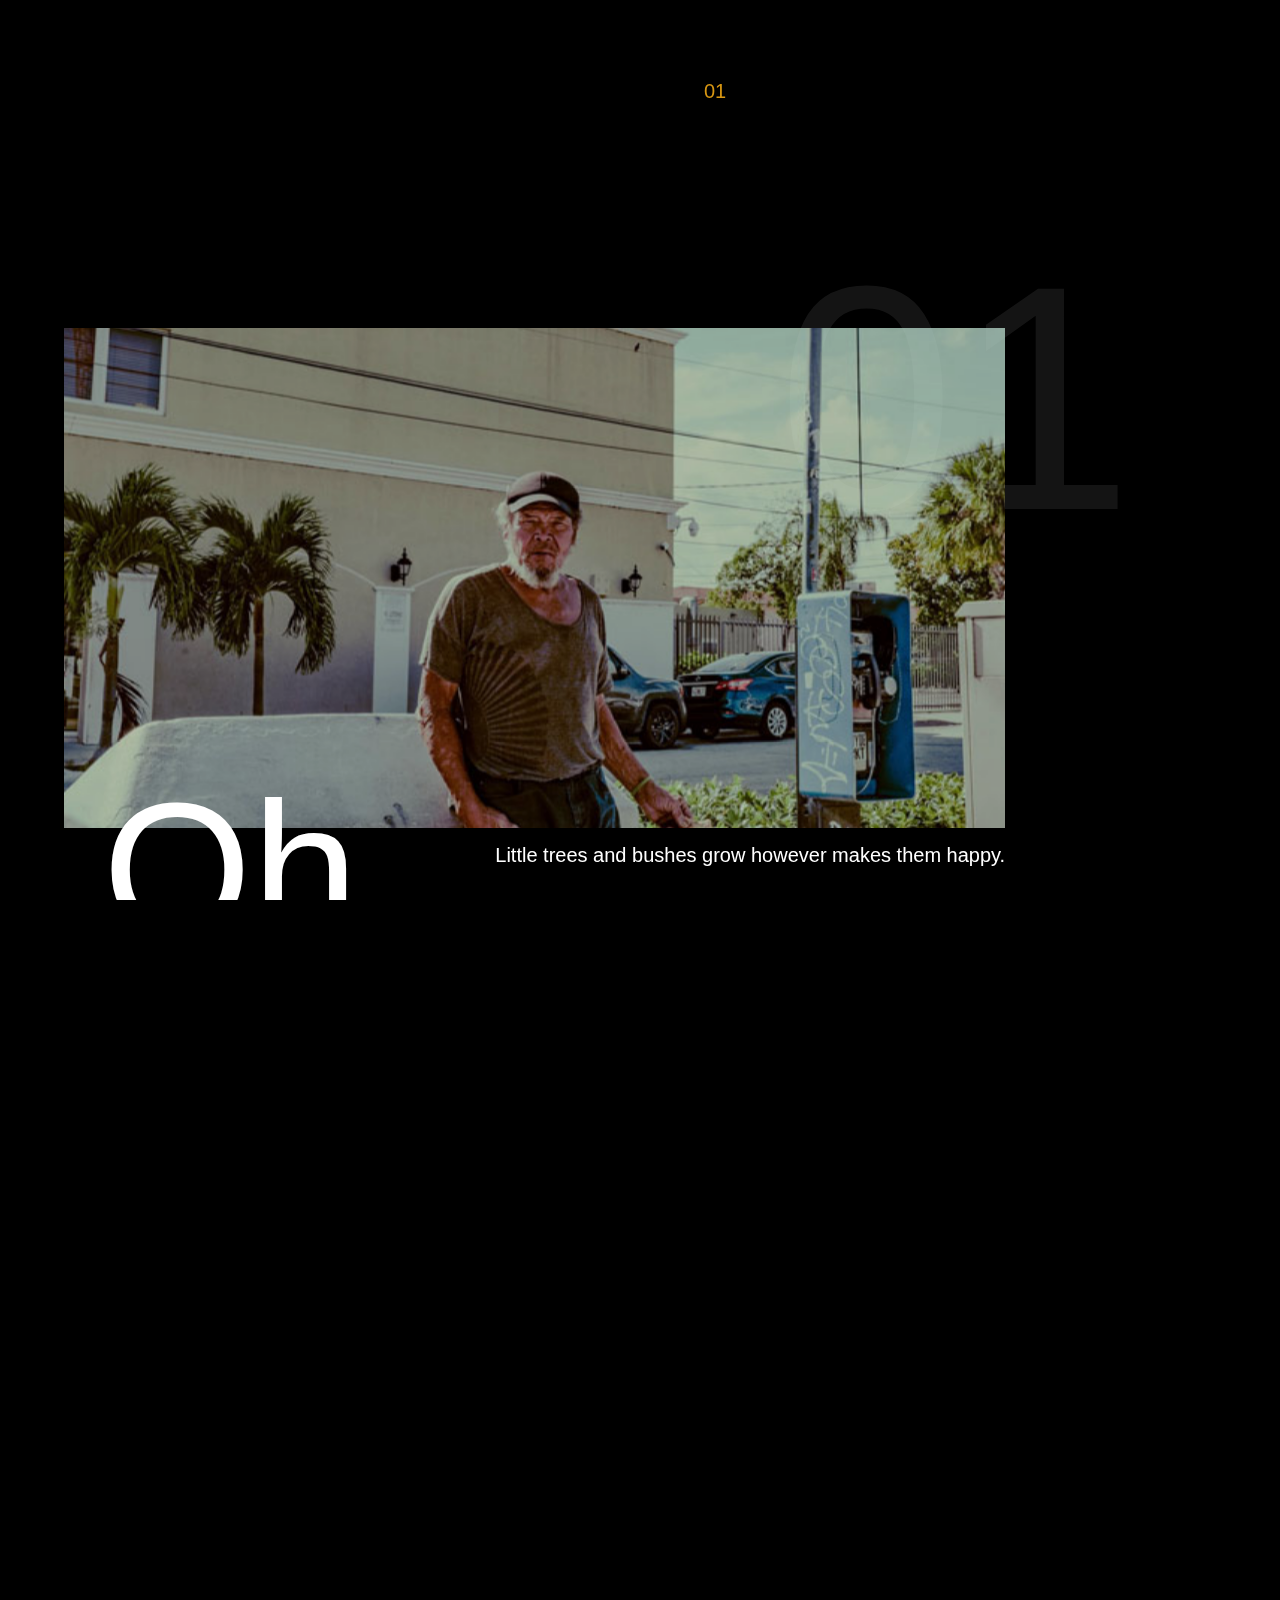
==== index.html @ c4f51677 "Add files via upload" ====
<!DOCTYPE html>
<html lang="en" class="no-js">
  <head>
    <meta charset="UTF-8" />
    <meta name="viewport" content="width=device-width, initial-scale=1" />
    <title>Watson Wan.</title>
    <meta name="description" content="Watson Wan" />
    <meta name="keywords" content="Watson Wan" />
    <meta name="author" content="Watson Wan" />
    <link rel="shortcut icon" href="favicon.ico" />
    <link rel="stylesheet" type="text/css" href="css/base.css" />
    <script>
      document.documentElement.className = 'js';
      var supportsCssVars = function () {
        var e,
          t = document.createElement('style');
        return (
          (t.innerHTML = 'root: { --tmp-var: bold; }'),
          document.head.appendChild(t),
          (e = !!(window.CSS && window.CSS.supports && window.CSS.supports('font-weight', 'var(--tmp-var)'))),
          t.parentNode.removeChild(t),
          e
        );
      };
      supportsCssVars() || alert('Please view this website in a modern browser that supports CSS Variables.');
    </script>
  </head>
  <body class="demo-1 loading">
    <main>
      <div data-scroll class="page page--layout-2">
        <div class="meta">
          <div class="meta__demos">
            <a href="index.html" class="meta__demo meta__demo--current">01</a>
            <!-- <a href="index2.html" class="meta__demo">02</a>
            <a href="index6.html" class="meta__demo">06</a> -->
          </div>
        </div>
        <div class="content content--full content--alternate">
          <div class="content__item content__item--wide">
            <span class="content__item-number">01</span>
            <div class="content__item-imgwrap"><div class="content__item-img" style="background-image: url(img/17.jpg)"></div></div>
            <div class="content__item-deco"></div>
            <h2 class="content__item-title">Oh</h2>
            <p class="content__item-description">Little trees and bushes grow however makes them happy.</p>
          </div>
          <div class="content__item content__item--wide">
            <span class="content__item-number">02</span>
            <div class="content__item-imgwrap"><div class="content__item-img" style="background-image: url(img/21.jpg)"></div></div>
            <div class="content__item-deco"></div>
            <h2 class="content__item-title">Ri</h2>
            <p class="content__item-description">We don't have to be committed. We are just playing here.</p>
          </div>
          <div class="content__item content__item--wide">
            <span class="content__item-number">03</span>
            <div class="content__item-imgwrap"><div class="content__item-img" style="background-image: url(img/19.jpg)"></div></div>
            <div class="content__item-deco"></div>
            <h2 class="content__item-title">Nj</h2>
            <p class="content__item-description">I thought today we would do a happy little picture.</p>
          </div>
          <div class="content__item content__item--wide">
            <span class="content__item-number">04</span>
            <div class="content__item-imgwrap"><div class="content__item-img" style="background-image: url(img/20.jpg)"></div></div>
            <div class="content__item-deco"></div>
            <h2 class="content__item-title">Mo</h2>
            <p class="content__item-description">Nature is so fantastic, enjoy it. Let it make you happy.</p>
          </div>
          <div class="content__item content__item--wide">
            <span class="content__item-number">05</span>
            <div class="content__item-imgwrap"><div class="content__item-img" style="background-image: url(img/18.jpg)"></div></div>
            <div class="content__item-deco"></div>
            <h2 class="content__item-title">Ne</h2>
            <p class="content__item-description">We need a shadow side and a highlight side.</p>
          </div>
          <div class="content__item content__item--wide">
            <span class="content__item-number">06</span>
            <div class="content__item-imgwrap"><div class="content__item-img" style="background-image: url(img/16.jpg)"></div></div>
            <div class="content__item-deco"></div>
            <h2 class="content__item-title">Wy</h2>
            <p class="content__item-description">We'll put some happy little leaves here and there.</p>
          </div>
          <div class="content__item content__item--wide">
            <span class="content__item-number">07</span>
            <div class="content__item-imgwrap"><div class="content__item-img" style="background-image: url(img/11.jpg)"></div></div>
            <div class="content__item-deco"></div>
            <h2 class="content__item-title">Tx</h2>
            <p class="content__item-description">With something so strong, a little bit can go a long way.</p>
          </div>
          <div class="content__item content__item--wide">
            <span class="content__item-number">08</span>
            <div class="content__item-imgwrap"><div class="content__item-img" style="background-image: url(img/4.jpg)"></div></div>
            <div class="content__item-deco"></div>
            <h2 class="content__item-title">Sd</h2>
            <p class="content__item-description">There are no limits in this world.</p>
          </div>
          <p class="credits">Photography by <a href="https://www.instagram.com/byfoul/">Frankie Cordoba</a></p>
        </div>
      </div>
    </main>
    <script src="js/imagesloaded.pkgd.min.js"></script>
    <script src="js/demo.js"></script>
  </body>
</html>
---- css/base.css ----
/* FONT */
@import url('https://p.typekit.net/p.css?s=1&k=dec4mzz&ht=tk&f=42534.42538&a=1494256&app=typekit&e=css');
@import url('https://db.onlinewebfonts.com/c/2596224269750e00c3ad5356299a3b9f?family=Ogg');

@font-face {
  font-family: 'Ogg';
  src: url('https://db.onlinewebfonts.com/t/2596224269750e00c3ad5356299a3b9f.eot');
  src: url('https://db.onlinewebfonts.com/t/2596224269750e00c3ad5356299a3b9f.eot?#iefix') format('embedded-opentype'),
    url('https://db.onlinewebfonts.com/t/2596224269750e00c3ad5356299a3b9f.woff2') format('woff2'),
    url('https://db.onlinewebfonts.com/t/2596224269750e00c3ad5356299a3b9f.woff') format('woff'),
    url('https://db.onlinewebfonts.com/t/2596224269750e00c3ad5356299a3b9f.ttf') format('truetype'),
    url('https://db.onlinewebfonts.com/t/2596224269750e00c3ad5356299a3b9f.svg#Ogg') format('svg');
}

@font-face {
  font-family: 'ivymode';
  src: url('https://use.typekit.net/af/4aaea0/00000000000000003b9b33c9/27/l?primer=7cdcb44be4a7db8877ffa5c0007b8dd865b3bbc383831fe2ea177f62257a9191&fvd=n4&v=3')
      format('woff2'),
    url('https://use.typekit.net/af/4aaea0/00000000000000003b9b33c9/27/d?primer=7cdcb44be4a7db8877ffa5c0007b8dd865b3bbc383831fe2ea177f62257a9191&fvd=n4&v=3')
      format('woff'),
    url('https://use.typekit.net/af/4aaea0/00000000000000003b9b33c9/27/a?primer=7cdcb44be4a7db8877ffa5c0007b8dd865b3bbc383831fe2ea177f62257a9191&fvd=n4&v=3')
      format('opentype');
  font-display: auto;
  font-style: normal;
  font-weight: 400;
}

@font-face {
  font-family: 'ivymode';
  src: url('https://use.typekit.net/af/01f03d/00000000000000003b9b33cd/27/l?primer=7cdcb44be4a7db8877ffa5c0007b8dd865b3bbc383831fe2ea177f62257a9191&fvd=n7&v=3')
      format('woff2'),
    url('https://use.typekit.net/af/01f03d/00000000000000003b9b33cd/27/d?primer=7cdcb44be4a7db8877ffa5c0007b8dd865b3bbc383831fe2ea177f62257a9191&fvd=n7&v=3')
      format('woff'),
    url('https://use.typekit.net/af/01f03d/00000000000000003b9b33cd/27/a?primer=7cdcb44be4a7db8877ffa5c0007b8dd865b3bbc383831fe2ea177f62257a9191&fvd=n7&v=3')
      format('opentype');
  font-display: auto;
  font-style: normal;
  font-weight: 700;
}

.tk-ivymode {
  font-family: 'Ogg', sans-serif;
}
/* FONT */

*,
*::after,
*::before {
  box-sizing: border-box;
}

:root {
  font-size: 16px;
}

body {
  margin: 0;
  --color-text: #dc6e25;
  --color-bg: #efded3;
  --color-link: #000;
  --color-link-hover: #dc6e25;
  --aspect-ratio: 1/1.5;
  --imgwidthmax: 500px;
  --size-title: 10rem;
  --font-weight-title: 400;
  color: var(--color-text);
  background-color: var(--color-bg);
  font-family: turquoise, serif;
  font-size: 1.5rem;
  -webkit-font-smoothing: antialiased;
  -moz-osx-font-smoothing: grayscale;
}

.demo-1 {
  --color-text: #fff;
  --color-bg: #000;
  --color-link: #fff;
  --color-link-hover: #d79612;
  --aspect-ratio: 32/17;
  font-size: 1.25rem;
  font-family: 'Ogg', sans-serif;
  --size-title: 15vw;
}

.demo-2 {
  --blendmode-title: difference;
  --size-title: 12vw;
}

.demo-3 {
  --color-text: #905348;
  --color-bg: #120605;
  --color-link: #8f8f76;
  --color-link-hover: #fff;
  font-family: 'Segoe UI', Frutiger, 'Frutiger Linotype', 'Dejavu Sans', 'Helvetica Neue', Arial, sans-serif;
  font-size: 1rem;
  --imgwidthmax: 400px;
  --color-description: #7e605b;
  --font-title: Ogg;
  --size-title: 9vw;
  --imgwidthmax: 600px;
}

.demo-4 {
  --color-text: #a9a798;
  --color-bg: #cccdb9;
  --color-link: #fff;
  --color-link-hover: #a9a798;
  --color-title: #fff;
  font-family: collier, sans-serif;
  --font-title: inherit;
  --font-weight-title: 100;
  font-size: 1.15rem;
  --imgwidthmax: 520px;
}

.demo-5 {
  --color-text: #f0f0f0;
  --color-bg: #000000;
  --color-link: #c5a45b;
  --color-link-hover: #f0f0f0;
  --color-title: #f0f0f0;
  font-family: 'Ogg', monospace;
  --font-title: inherit;
  font-size: 1.15rem;
  --aspect-ratio: 1/1.5;
  --font-weight-title: 800;
}

.demo-6 {
  --color-text: #e01723;
  --color-bg: #deaaad;
  --color-link: #c55b61;
  --color-link-hover: #1d1414;
  --color-title: #1d1414;
  font-family: 'Ogg', sans-serif;
  --font-title: inherit;
  font-size: 1.15rem;
  --aspect-ratio: 1/1.5;
  --imgwidthmax: 505px;
}

/* Page Loader */
.js .loading::before {
  content: '';
  position: fixed;
  z-index: 100000;
  top: 0;
  left: 0;
  width: 100%;
  height: 100%;
  background: var(--color-bg);
}

.js .loading::after {
  content: '';
  position: fixed;
  z-index: 100000;
  top: 50%;
  left: 50%;
  width: 60px;
  height: 60px;
  margin: -30px 0 0 -30px;
  pointer-events: none;
  border-radius: 50%;
  opacity: 0.4;
  background: var(--color-link);
  animation: loaderAnim 0.7s linear infinite alternate forwards;
}

@keyframes loaderAnim {
  to {
    opacity: 1;
    transform: scale3d(0.5, 0.5, 1);
  }
}

a {
  text-decoration: none;
  color: var(--color-link);
  outline: none;
}

a:hover,
a:focus {
  color: var(--color-link-hover);
  outline: none;
}

.page {
  display: grid;
  padding: 5vw;
  max-width: 1400px;
  margin: 0 auto;
  grid-template-columns: 100%;
  grid-template-areas: 'header' 'meta' 'grid';
  will-change: transform;
}

.page__title {
  grid-area: header;
  margin: 0 0 1rem;
  font-size: inherit;
  font-weight: 400;
}

.credits {
  text-align: center;
}

.credits--fixed {
  position: fixed;
  bottom: 5vw;
  margin: 0;
  left: 5vw;
  width: 90vw;
  text-align: right;
}

.credits--fixed::before {
  content: '';
  background: currentColor;
  position: absolute;
  left: 0;
  bottom: 0;
  height: 5rem;
  width: 1px;
}

.meta {
  grid-area: meta;
}

.meta--center {
  justify-self: center;
  padding-top: 20vh;
}

.meta__links {
  display: flex;
  flex-wrap: wrap;
  line-height: 1.5;
}

.meta__links--column {
  flex-direction: column;
}

.meta__links a {
  margin: 0 1.5rem 0 0;
}

.meta__demos {
  margin-top: 1rem;
}

.meta__demo {
  display: inline-block;
  margin-right: 0.75rem;
}

.meta__demo--current {
  color: var(--color-link-hover);
  pointer-events: none;
}

.content {
  grid-area: grid;
  margin: 25vh 0 30vh;
}

.content--offset {
  display: grid;
  grid-template-columns: repeat(2, minmax(100px, 1fr));
  grid-gap: 30vh 10vw;
}

.content--full {
  width: 100vw;
  justify-self: center;
}

.content--padded {
  padding: 0 10vw;
}

.content__item {
  --imgwidth: calc(var(--imgwidthmax) * var(--aspect-ratio));
  width: var(--imgwidth);
  max-width: 100%;
  position: relative;
  will-change: transform;
  margin-bottom: 30vh;
  display: grid;
  grid-template-columns: 50% 50%;
}

.content__item--wide {
  grid-template-columns: 20% 80%;
}

.content__item--wide:nth-child(even) {
  grid-template-columns: 80% 20%;
}

.content--center .content__item {
  margin: 0 auto 60vh;
}

.content__item--expand {
  width: 100%;
  grid-template-columns: minmax(0, var(--imgwidth)) 1fr;
}

.content__item--expand:nth-child(even) {
  grid-template-columns: 1fr minmax(0, var(--imgwidth));
}

.content--alternate .content__item {
  max-width: 90vw;
}

.content--offset .content__item {
  margin: 0 auto 15vh;
}

.content--offset .content__item:nth-child(even) {
  align-self: end;
  margin-bottom: -20vh;
}

.content--alternate .content__item:nth-child(even) {
  margin-left: auto;
}

.content__item-imgwrap {
  position: relative;
  --imgwidth: 100%;
  margin: 0 auto;
  grid-area: 1 / 1 / 3 / 3;
  overflow: hidden;
  width: var(--imgwidth);
  padding-bottom: calc(var(--imgwidth) / (var(--aspect-ratio)));
  will-change: transform;
}

.demo-2 .content__item-imgwrap {
  outline: 1px solid transparent;
}

.content__item--expand .content__item-imgwrap {
  grid-area: 1 / 1 / 3 / 2;
}

.content__item--expand:nth-child(even) .content__item-imgwrap {
  grid-area: 1 / 2 / 3 / 3;
  justify-self: end;
}

.content__item-img {
  --overflow: 40px;
  height: calc(100% + (2 * var(--overflow)));
  top: calc(-1 * var(--overflow));
  width: 100%;
  position: absolute;
  background-size: cover;
  background-position: 50% 0%;
  will-change: transform;
  opacity: 0.8;
}

.content__item-img--t1 {
  --overflow: 60px;
}

.content__item-img--t2 {
  --overflow: 80px;
}

.content__item-img--t3 {
  --overflow: 120px;
}

.content__item-number {
  color: var(--color-link);
  opacity: 0.08;
  font-size: 25vw;
  position: absolute;
  top: -7vw;
  right: -10vw;
  line-height: 1;
}

.content__item:nth-child(even) .content__item-number {
  right: auto;
  left: -7vw;
}

.content__item-title {
  position: relative;
  font-size: var(--size-title);
  padding: 0 3vw;
  margin: calc(var(--size-title) * -1 / 2) 0 0 0;
  align-self: start;
  line-height: 1;
  font-family: var(--font-title);
  font-weight: var(--font-weight-title);
  color: var(--color-title);
  will-change: transform;
  mix-blend-mode: var(--blendmode-title);
}

.content--center .content__item-title {
  grid-area: 1 / 1 / 3 / 3;
  margin: auto;
}

.content__item-title--layer {
  padding: 0;
  z-index: 10;
  grid-area: 1 / 1 / 2 / 3;
  width: 100%;
  text-align: center;
}

.content__item-description {
  grid-area: 3 / 1 / 3 / 3;
  width: 70%;
  position: relative;
  margin: 0;
  padding: 1rem 0 0 0;
  color: var(--color-description);
}

.content--alternate .content__item-title,
.content__item--wide:nth-child(even) .content__item-description {
  grid-area: 3 / 1 / 4 / 2;
  justify-self: start;
}

.content--alternate .content__item:nth-child(even) .content__item-title,
.content__item--wide .content__item-description {
  grid-area: 3 / 2 / 4 / 3;
  justify-self: end;
  width: auto;
}

.content__item--expand .content__item-description {
  grid-area: 1 / 2 / 3 / 3;
  justify-self: start;
  align-self: start;
  padding: 0 2rem;
  width: 250px;
  font-size: 0.9rem;
}

.content__item--expand:nth-child(even) .content__item-description {
  grid-area: 1 / 1 / 3 / 2;
  justify-self: end;
  text-align: right;
}

.content__item-deco {
  position: absolute;
  top: 2rem;
  left: 10vw;
  height: 30%;
  width: 1px;
  background: #d79612;
  /* NOTE: remove from original */
  display: none;
}

.content__item-decobar {
  width: 140%;
  height: 25%;
  top: 20%;
  left: -20%;
  position: absolute;
  background: #dd525a;
  mix-blend-mode: color-burn;
}

@media screen and (min-width: 53em) {
  .page--layout-1 {
    grid-template-columns: 30% 70%;
    grid-template-areas: 'header header' '...  meta' 'grid grid';
  }
  .page--layout-2 {
    grid-template-columns: 1fr 1fr;
    grid-template-areas: 'header meta' '...  meta' 'grid grid';
  }
}

@media screen and (max-width: 40em) {
  .content__item--expand .content__item-imgwrap,
  .content__item--expand:nth-child(even) .content__item-imgwrap {
    grid-area: 1 / 1 / 3 / 3;
  }
  .content__item--expand .content__item-description,
  .content__item--expand:nth-child(even) .content__item-description,
  .content__item--wide .content__item-description,
  .content__item--wide:nth-child(even) .content__item-description {
    grid-area: 3 / 1 / 4 / 3;
    padding: 1rem 0;
    width: 100%;
    text-align: left;
  }
  .content__item--wide .content__item-description {
    padding: 1rem;
  }
  .content--alternate .content__item-title,
  .content--alternate .content__item:nth-child(even) .content__item-title {
    grid-area: 1 / 1 / 4 / 2;
  }
}
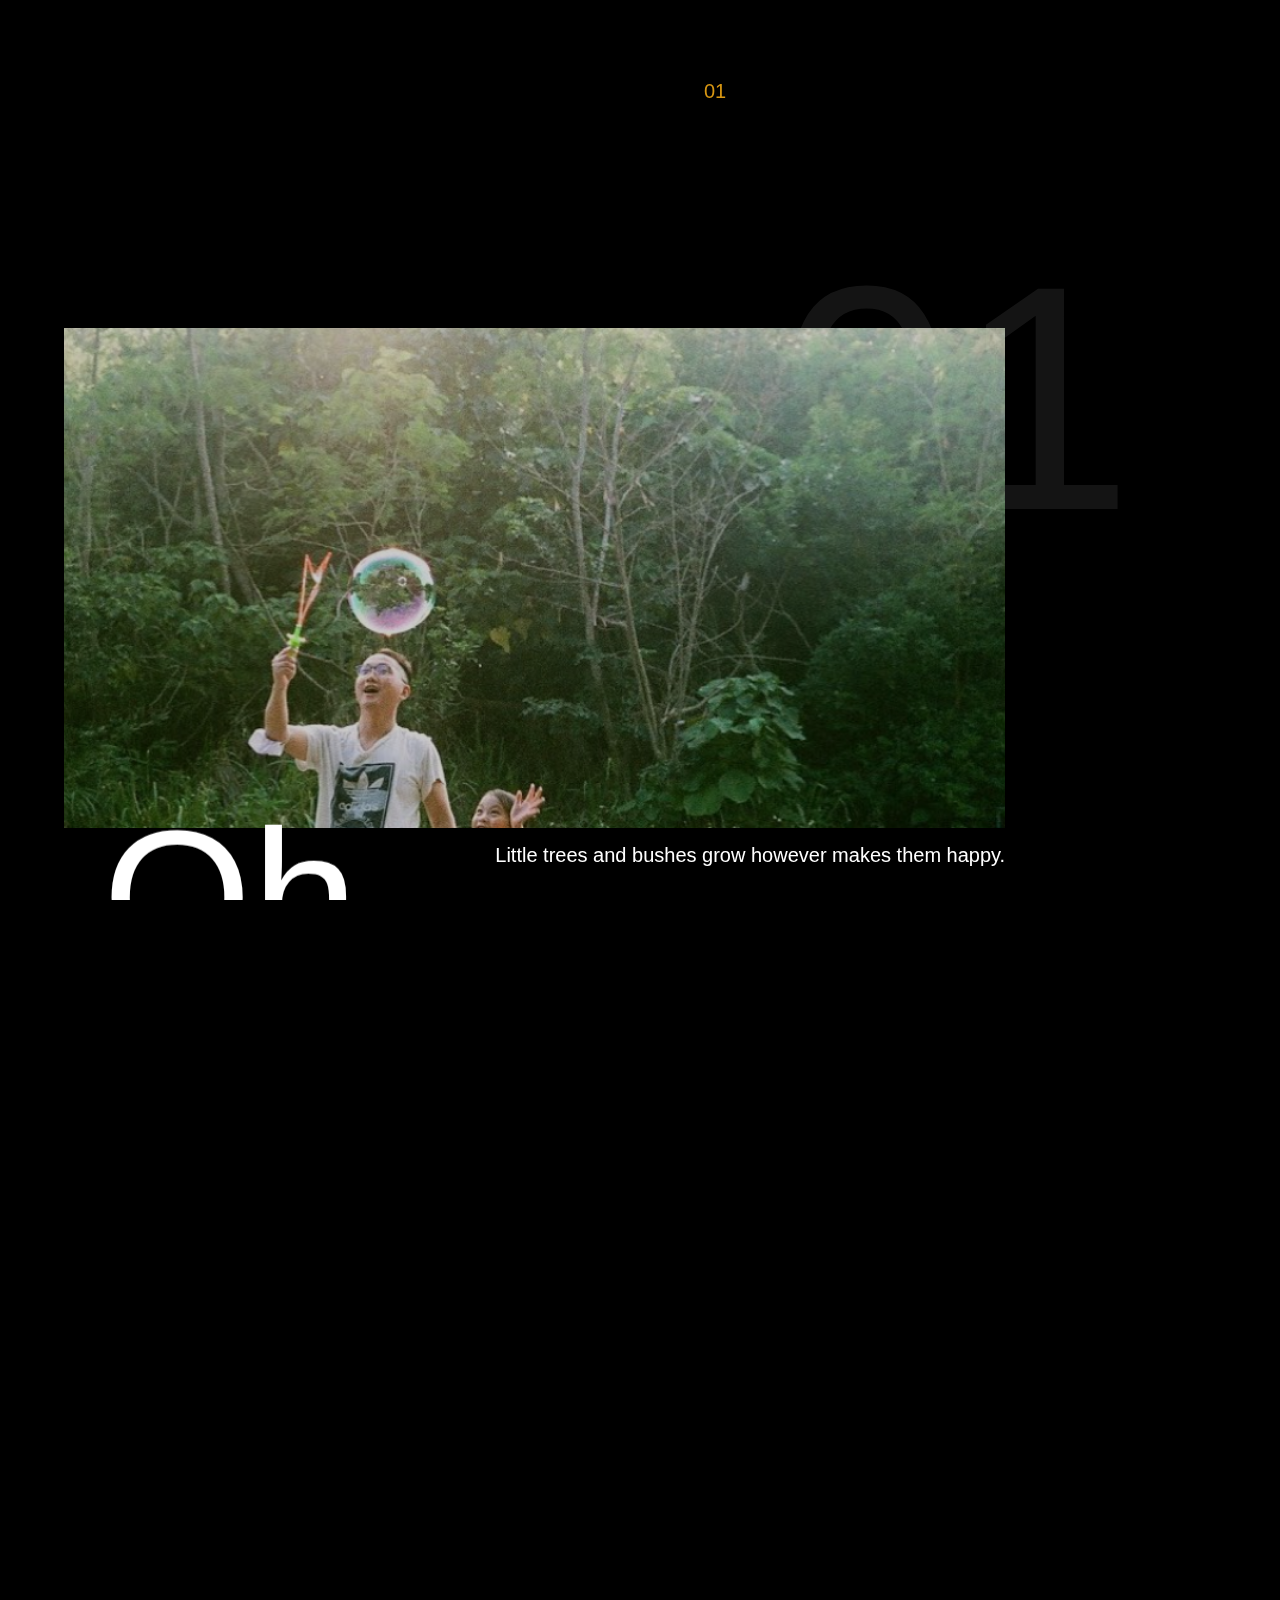
==== commit 10a223e2: "feat: add watson's photos" ====
--- a/index.html
+++ b/index.html
@@ -38,61 +38,61 @@
         <div class="content content--full content--alternate">
           <div class="content__item content__item--wide">
             <span class="content__item-number">01</span>
-            <div class="content__item-imgwrap"><div class="content__item-img" style="background-image: url(img/17.jpg)"></div></div>
+            <div class="content__item-imgwrap"><div class="content__item-img" style="background-image: url(img/ww-1.jpg)"></div></div>
             <div class="content__item-deco"></div>
             <h2 class="content__item-title">Oh</h2>
             <p class="content__item-description">Little trees and bushes grow however makes them happy.</p>
           </div>
           <div class="content__item content__item--wide">
             <span class="content__item-number">02</span>
-            <div class="content__item-imgwrap"><div class="content__item-img" style="background-image: url(img/21.jpg)"></div></div>
+            <div class="content__item-imgwrap"><div class="content__item-img" style="background-image: url(img/ww-2.jpg)"></div></div>
             <div class="content__item-deco"></div>
             <h2 class="content__item-title">Ri</h2>
             <p class="content__item-description">We don't have to be committed. We are just playing here.</p>
           </div>
           <div class="content__item content__item--wide">
             <span class="content__item-number">03</span>
-            <div class="content__item-imgwrap"><div class="content__item-img" style="background-image: url(img/19.jpg)"></div></div>
+            <div class="content__item-imgwrap"><div class="content__item-img" style="background-image: url(img/ww-3.jpg)"></div></div>
             <div class="content__item-deco"></div>
             <h2 class="content__item-title">Nj</h2>
             <p class="content__item-description">I thought today we would do a happy little picture.</p>
           </div>
           <div class="content__item content__item--wide">
             <span class="content__item-number">04</span>
-            <div class="content__item-imgwrap"><div class="content__item-img" style="background-image: url(img/20.jpg)"></div></div>
+            <div class="content__item-imgwrap"><div class="content__item-img" style="background-image: url(img/ww-4.jpg)"></div></div>
             <div class="content__item-deco"></div>
             <h2 class="content__item-title">Mo</h2>
             <p class="content__item-description">Nature is so fantastic, enjoy it. Let it make you happy.</p>
           </div>
           <div class="content__item content__item--wide">
             <span class="content__item-number">05</span>
-            <div class="content__item-imgwrap"><div class="content__item-img" style="background-image: url(img/18.jpg)"></div></div>
+            <div class="content__item-imgwrap"><div class="content__item-img" style="background-image: url(img/ww-5.jpg)"></div></div>
             <div class="content__item-deco"></div>
             <h2 class="content__item-title">Ne</h2>
             <p class="content__item-description">We need a shadow side and a highlight side.</p>
           </div>
           <div class="content__item content__item--wide">
             <span class="content__item-number">06</span>
-            <div class="content__item-imgwrap"><div class="content__item-img" style="background-image: url(img/16.jpg)"></div></div>
+            <div class="content__item-imgwrap"><div class="content__item-img" style="background-image: url(img/ww-6.jpg)"></div></div>
             <div class="content__item-deco"></div>
             <h2 class="content__item-title">Wy</h2>
             <p class="content__item-description">We'll put some happy little leaves here and there.</p>
           </div>
           <div class="content__item content__item--wide">
             <span class="content__item-number">07</span>
-            <div class="content__item-imgwrap"><div class="content__item-img" style="background-image: url(img/11.jpg)"></div></div>
+            <div class="content__item-imgwrap"><div class="content__item-img" style="background-image: url(img/ww-7.jpg)"></div></div>
             <div class="content__item-deco"></div>
             <h2 class="content__item-title">Tx</h2>
             <p class="content__item-description">With something so strong, a little bit can go a long way.</p>
           </div>
           <div class="content__item content__item--wide">
             <span class="content__item-number">08</span>
-            <div class="content__item-imgwrap"><div class="content__item-img" style="background-image: url(img/4.jpg)"></div></div>
+            <div class="content__item-imgwrap"><div class="content__item-img" style="background-image: url(img/ww-8.jpg)"></div></div>
             <div class="content__item-deco"></div>
             <h2 class="content__item-title">Sd</h2>
             <p class="content__item-description">There are no limits in this world.</p>
           </div>
-          <p class="credits">Photography by <a href="https://www.instagram.com/byfoul/">Frankie Cordoba</a></p>
+          <p class="credits">Photography by <a href="https://www.instagram.com/byfoul/">Watson Wan</a></p>
         </div>
       </div>
     </main>
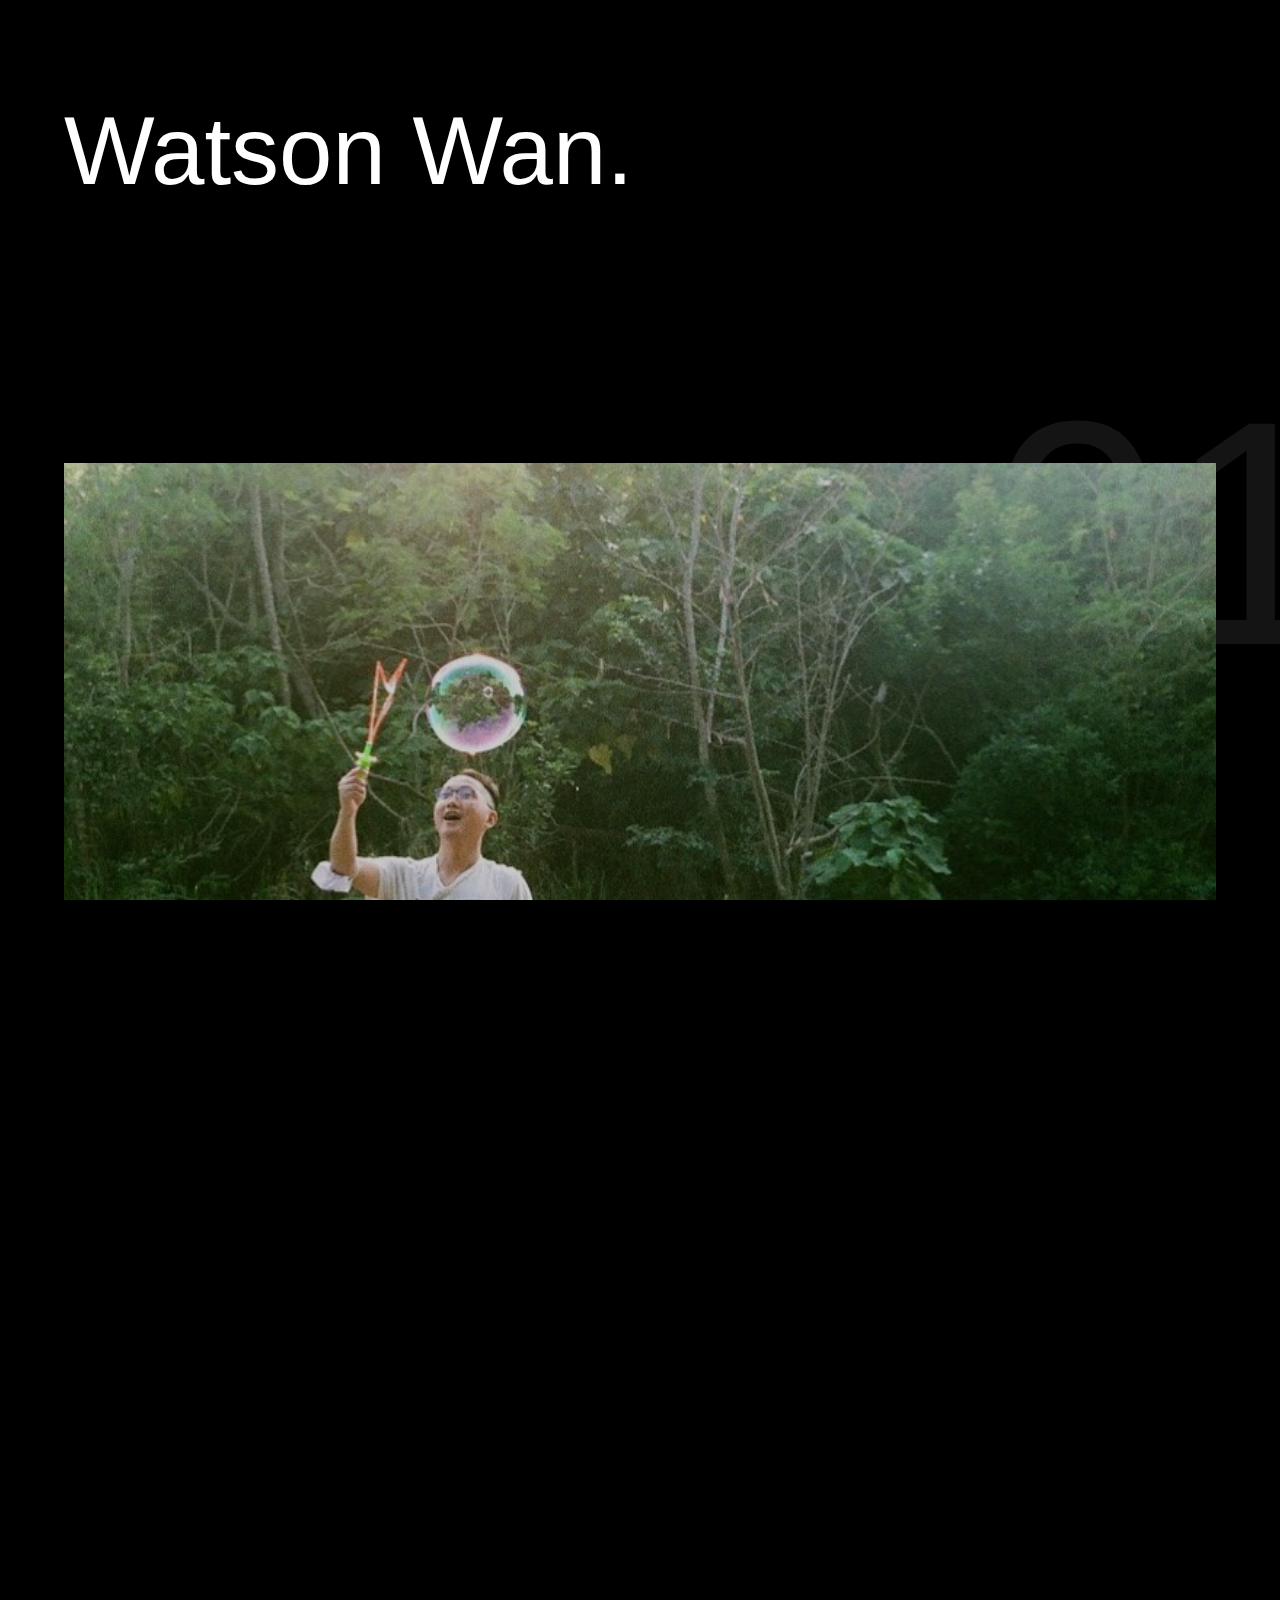
==== commit 6bdc64af: "feat: add ww name" ====
--- a/index.html
+++ b/index.html
@@ -28,13 +28,14 @@
   <body class="demo-1 loading">
     <main>
       <div data-scroll class="page page--layout-2">
-        <div class="meta">
+        <div class="page-title">
+          <h1>Watson Wan.</h1>
+        </div>
+        <!-- <div class="meta">
           <div class="meta__demos">
             <a href="index.html" class="meta__demo meta__demo--current">01</a>
-            <!-- <a href="index2.html" class="meta__demo">02</a>
-            <a href="index6.html" class="meta__demo">06</a> -->
           </div>
-        </div>
+        </div> -->
         <div class="content content--full content--alternate">
           <div class="content__item content__item--wide">
             <span class="content__item-number">01</span>
--- a/css/base.css
+++ b/css/base.css
@@ -76,10 +76,12 @@
   --color-bg: #000;
   --color-link: #fff;
   --color-link-hover: #d79612;
-  --aspect-ratio: 32/17;
+  /* --aspect-ratio: 32/17; */
   font-size: 1.25rem;
   font-family: 'Ogg', sans-serif;
   --size-title: 15vw;
+  --aspect-ratio: 4/3;
+  --imgwidthmax: 900px;
 }
 
 .demo-2 {
@@ -190,10 +192,13 @@
 .page {
   display: grid;
   padding: 5vw;
-  max-width: 1400px;
+  max-width: 1920px;
   margin: 0 auto;
   grid-template-columns: 100%;
-  grid-template-areas: 'header' 'meta' 'grid';
+  grid-template-areas:
+    'header'
+    'meta'
+    'grid';
   will-change: transform;
 }
 
@@ -226,7 +231,18 @@
   height: 5rem;
   width: 1px;
 }
-
+.page-title {
+  width: 200%;
+  margin: 20px auto;
+  position: relative;
+}
+.page-title h1 {
+  width: 100%;
+  font-size: calc(var(--size-title) / 2);
+  line-height: 1;
+  margin: 0.2em auto;
+  font-weight: 400;
+}
 .meta {
   grid-area: meta;
 }
@@ -360,11 +376,11 @@
 .content__item-img {
   --overflow: 40px;
   height: calc(100% + (2 * var(--overflow)));
-  top: calc(-1 * var(--overflow));
+  /* top: calc(-1 * var(--overflow)); */
   width: 100%;
   position: absolute;
   background-size: cover;
-  background-position: 50% 0%;
+  background-position: center;
   will-change: transform;
   opacity: 0.8;
 }
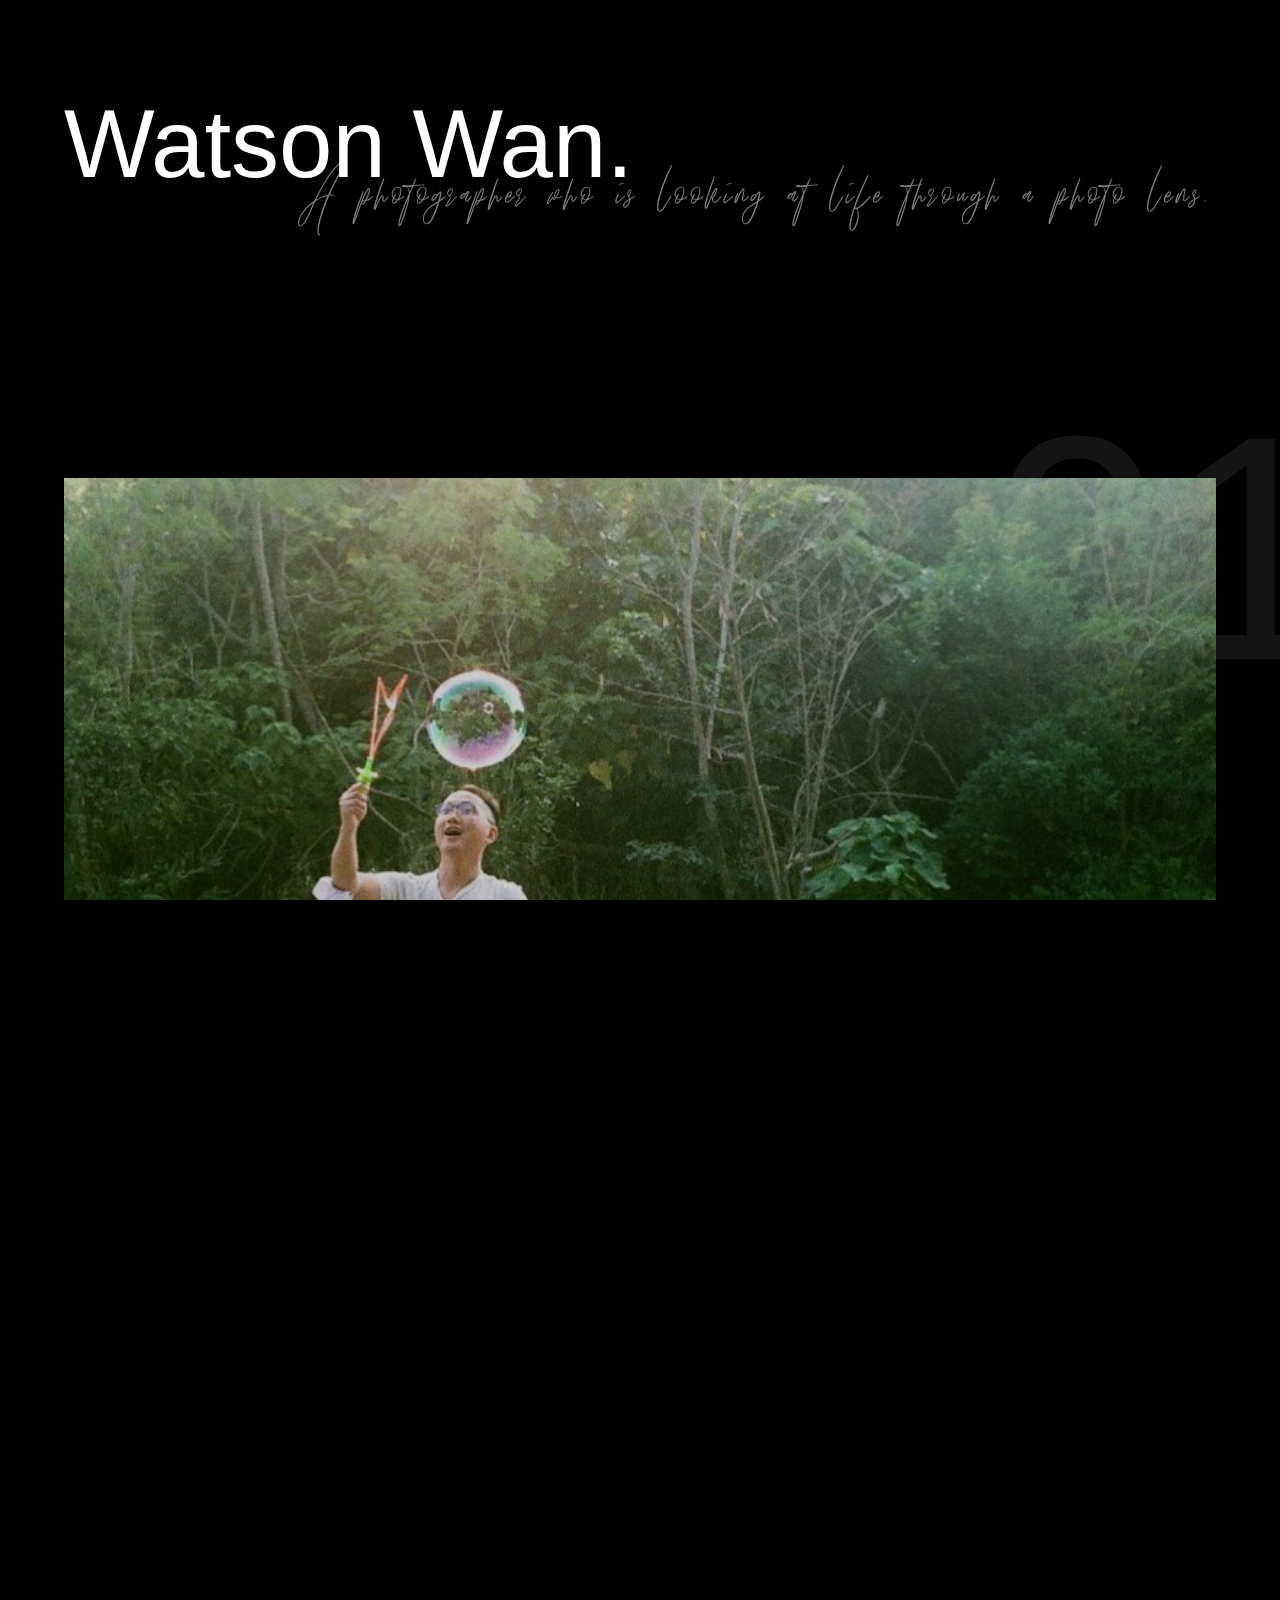
==== commit 8de4ad4c: "feat: add description" ====
--- a/index.html
+++ b/index.html
@@ -30,7 +30,9 @@
       <div data-scroll class="page page--layout-2">
         <div class="page-title">
           <h1>Watson Wan.</h1>
+          <p>A photographer who is looking at life through a photo lens.</p>
         </div>
+
         <!-- <div class="meta">
           <div class="meta__demos">
             <a href="index.html" class="meta__demo meta__demo--current">01</a>
--- a/css/base.css
+++ b/css/base.css
@@ -10,6 +10,13 @@
     url('https://db.onlinewebfonts.com/t/2596224269750e00c3ad5356299a3b9f.woff') format('woff'),
     url('https://db.onlinewebfonts.com/t/2596224269750e00c3ad5356299a3b9f.ttf') format('truetype'),
     url('https://db.onlinewebfonts.com/t/2596224269750e00c3ad5356299a3b9f.svg#Ogg') format('svg');
+}
+
+@font-face {
+  font-family: 'Rossmore';
+  src: url('font/Rossmore.eot');
+  src: url('font/Rossmore.eot?#iefix') format('embedded-opentype'), url('font/Rossmore.woff2') format('woff2'),
+    url('font/Rossmore.woff') format('woff'), url('font/Rossmore.ttf') format('truetype'), url('font/Rossmore.svg') format('svg');
 }
 
 @font-face {
@@ -233,7 +240,7 @@
 }
 .page-title {
   width: 200%;
-  margin: 20px auto;
+  margin: 1vw auto;
   position: relative;
 }
 .page-title h1 {
@@ -243,8 +250,21 @@
   margin: 0.2em auto;
   font-weight: 400;
 }
+.page-title p {
+  text-align: right;
+  font-size: 4em;
+  margin: -4vw auto 0;
+  padding-right: 10vw;
+  letter-spacing: 0.05em;
+  font-family: 'Rossmore', sans-serif;
+  opacity: 0.5;
+}
 .meta {
   grid-area: meta;
+  margin: 0;
+}
+.meta p {
+  margin: 0 auto;
 }
 
 .meta--center {
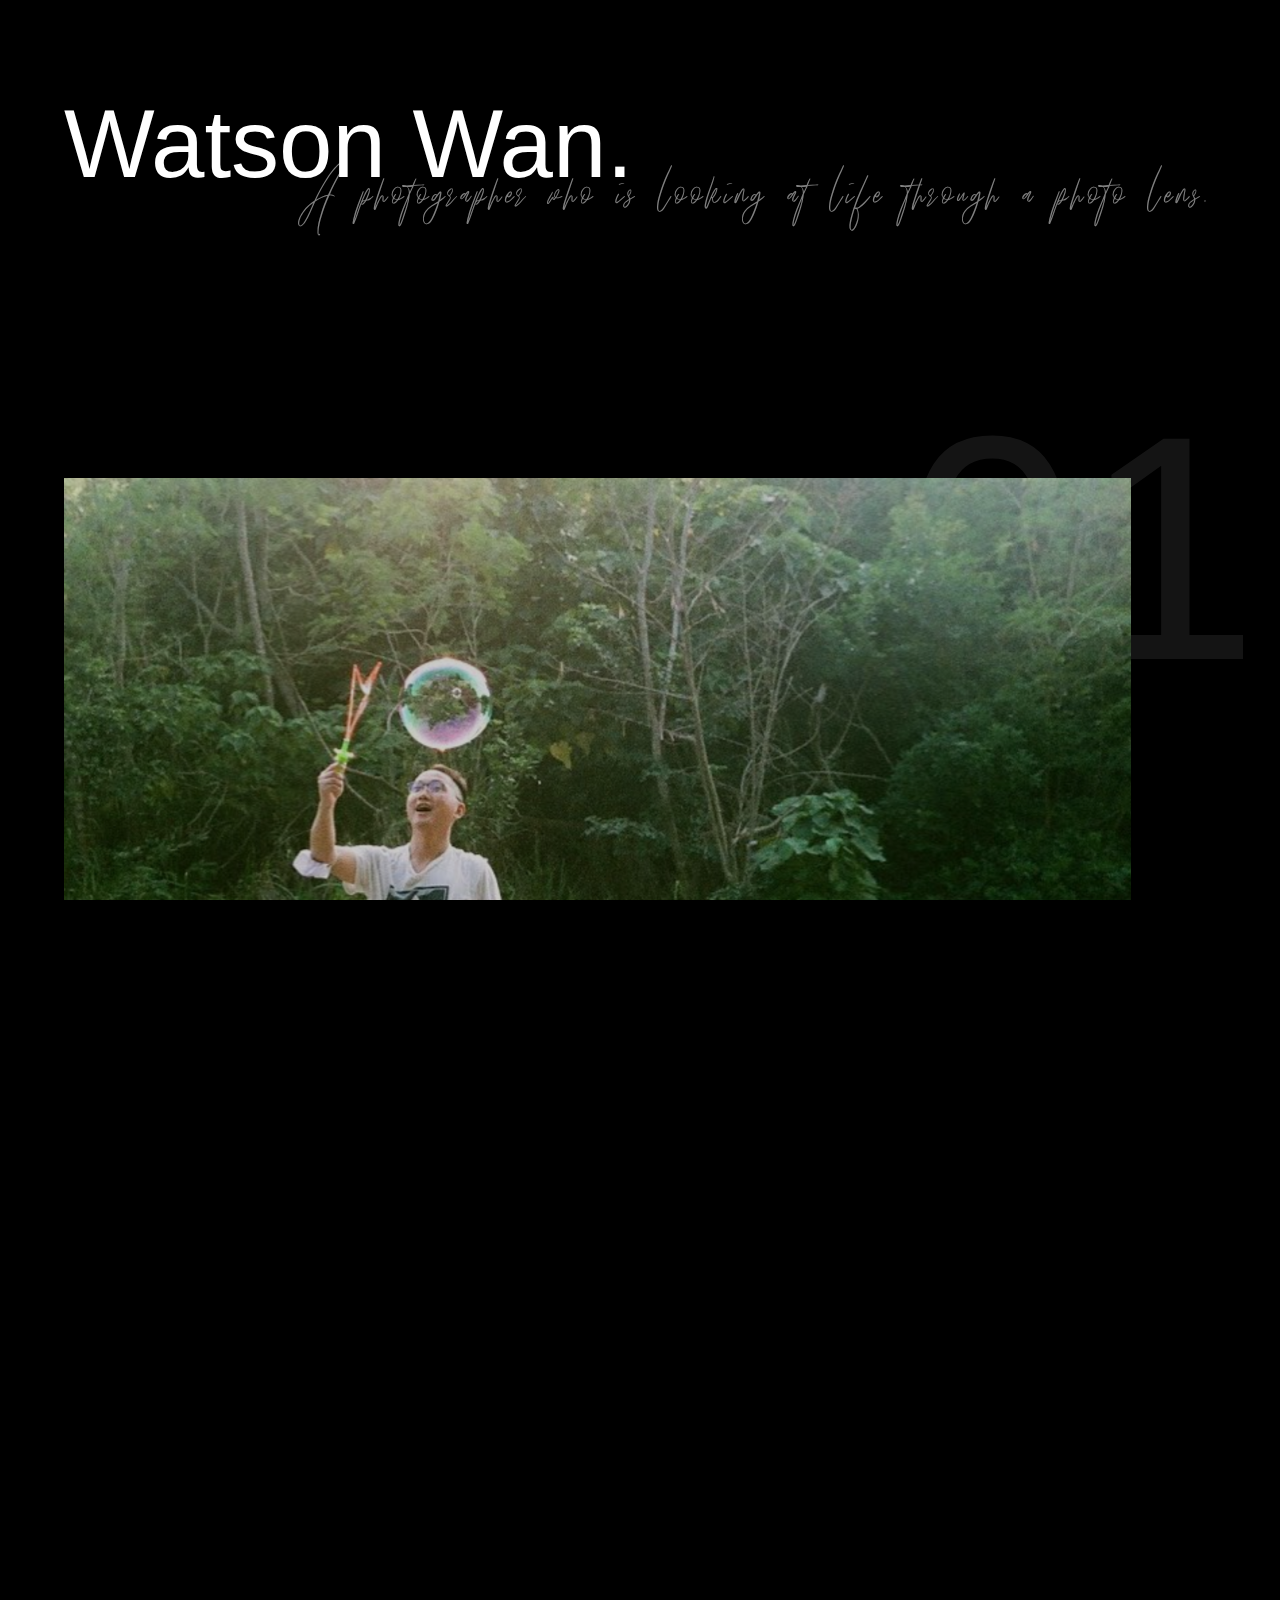
==== commit bc71ddd2: "feat: add new page" ====
--- a/index.html
+++ b/index.html
@@ -43,59 +43,62 @@
             <span class="content__item-number">01</span>
             <div class="content__item-imgwrap"><div class="content__item-img" style="background-image: url(img/ww-1.jpg)"></div></div>
             <div class="content__item-deco"></div>
-            <h2 class="content__item-title">Oh</h2>
+            <h2 class="content__item-title">Priceless</h2>
             <p class="content__item-description">Little trees and bushes grow however makes them happy.</p>
           </div>
           <div class="content__item content__item--wide">
             <span class="content__item-number">02</span>
             <div class="content__item-imgwrap"><div class="content__item-img" style="background-image: url(img/ww-2.jpg)"></div></div>
             <div class="content__item-deco"></div>
-            <h2 class="content__item-title">Ri</h2>
+            <h2 class="content__item-title">Emily</h2>
             <p class="content__item-description">We don't have to be committed. We are just playing here.</p>
           </div>
           <div class="content__item content__item--wide">
             <span class="content__item-number">03</span>
             <div class="content__item-imgwrap"><div class="content__item-img" style="background-image: url(img/ww-3.jpg)"></div></div>
             <div class="content__item-deco"></div>
-            <h2 class="content__item-title">Nj</h2>
+            <h2 class="content__item-title">LSK</h2>
             <p class="content__item-description">I thought today we would do a happy little picture.</p>
           </div>
           <div class="content__item content__item--wide">
             <span class="content__item-number">04</span>
             <div class="content__item-imgwrap"><div class="content__item-img" style="background-image: url(img/ww-4.jpg)"></div></div>
             <div class="content__item-deco"></div>
-            <h2 class="content__item-title">Mo</h2>
+            <h2 class="content__item-title">Patrick</h2>
             <p class="content__item-description">Nature is so fantastic, enjoy it. Let it make you happy.</p>
           </div>
           <div class="content__item content__item--wide">
             <span class="content__item-number">05</span>
             <div class="content__item-imgwrap"><div class="content__item-img" style="background-image: url(img/ww-5.jpg)"></div></div>
             <div class="content__item-deco"></div>
-            <h2 class="content__item-title">Ne</h2>
+            <h2 class="content__item-title">Poon</h2>
             <p class="content__item-description">We need a shadow side and a highlight side.</p>
           </div>
           <div class="content__item content__item--wide">
             <span class="content__item-number">06</span>
             <div class="content__item-imgwrap"><div class="content__item-img" style="background-image: url(img/ww-6.jpg)"></div></div>
             <div class="content__item-deco"></div>
-            <h2 class="content__item-title">Wy</h2>
+            <h2 class="content__item-title">Cambodia</h2>
             <p class="content__item-description">We'll put some happy little leaves here and there.</p>
           </div>
           <div class="content__item content__item--wide">
             <span class="content__item-number">07</span>
             <div class="content__item-imgwrap"><div class="content__item-img" style="background-image: url(img/ww-7.jpg)"></div></div>
             <div class="content__item-deco"></div>
-            <h2 class="content__item-title">Tx</h2>
-            <p class="content__item-description">With something so strong, a little bit can go a long way.</p>
+            <h2 class="content__item-title">721</h2>
+            <p class="content__item-description">
+              We know they're lying, they know we know they're lying, but they keep lying to us, and we keep pretending to believe them.
+            </p>
           </div>
           <div class="content__item content__item--wide">
             <span class="content__item-number">08</span>
             <div class="content__item-imgwrap"><div class="content__item-img" style="background-image: url(img/ww-8.jpg)"></div></div>
             <div class="content__item-deco"></div>
-            <h2 class="content__item-title">Sd</h2>
-            <p class="content__item-description">There are no limits in this world.</p>
+            <h2 class="content__item-title">Timon</h2>
+            <p class="content__item-description">The cat. The Meerkat.</p>
           </div>
-          <p class="credits">Photography by <a href="https://www.instagram.com/byfoul/">Watson Wan</a></p>
+          <p class="credits credits--fixed"><a href="https://www.instagram.com/what.the_son/" target="_blank">Watson Wan</a>.</p>
+          <p class="credits credits--fixed"><a href="https://www.instagram.com/what_the.wan/" target="_blank">Wan Jeep Lun</a>.</p>
         </div>
       </div>
     </main>
--- a/css/base.css
+++ b/css/base.css
@@ -82,71 +82,28 @@
   --color-text: #fff;
   --color-bg: #000;
   --color-link: #fff;
-  --color-link-hover: #d79612;
+  --color-link-hover: #33a6b8;
   /* --aspect-ratio: 32/17; */
   font-size: 1.25rem;
   font-family: 'Ogg', sans-serif;
   --size-title: 15vw;
   --aspect-ratio: 4/3;
-  --imgwidthmax: 900px;
-}
-
-.demo-2 {
-  --blendmode-title: difference;
-  --size-title: 12vw;
-}
-
-.demo-3 {
-  --color-text: #905348;
-  --color-bg: #120605;
-  --color-link: #8f8f76;
-  --color-link-hover: #fff;
-  font-family: 'Segoe UI', Frutiger, 'Frutiger Linotype', 'Dejavu Sans', 'Helvetica Neue', Arial, sans-serif;
-  font-size: 1rem;
-  --imgwidthmax: 400px;
-  --color-description: #7e605b;
-  --font-title: Ogg;
-  --size-title: 9vw;
-  --imgwidthmax: 600px;
-}
-
-.demo-4 {
-  --color-text: #a9a798;
-  --color-bg: #cccdb9;
+  --imgwidthmax: 800px;
+}
+
+.demo-6 {
+  --color-text: #fff;
+  --color-bg: #000;
   --color-link: #fff;
-  --color-link-hover: #a9a798;
+  --color-link-hover: #33a6b8;
   --color-title: #fff;
-  font-family: collier, sans-serif;
-  --font-title: inherit;
-  --font-weight-title: 100;
-  font-size: 1.15rem;
-  --imgwidthmax: 520px;
-}
-
-.demo-5 {
-  --color-text: #f0f0f0;
-  --color-bg: #000000;
-  --color-link: #c5a45b;
-  --color-link-hover: #f0f0f0;
-  --color-title: #f0f0f0;
-  font-family: 'Ogg', monospace;
-  --font-title: inherit;
-  font-size: 1.15rem;
-  --aspect-ratio: 1/1.5;
-  --font-weight-title: 800;
-}
-
-.demo-6 {
-  --color-text: #e01723;
-  --color-bg: #deaaad;
-  --color-link: #c55b61;
-  --color-link-hover: #1d1414;
-  --color-title: #1d1414;
   font-family: 'Ogg', sans-serif;
   --font-title: inherit;
-  font-size: 1.15rem;
+  --size-title: 15vw;
+  /* --aspect-ratio: 4/3; */
+  font-size: 1.25rem;
   --aspect-ratio: 1/1.5;
-  --imgwidthmax: 505px;
+  --imgwidthmax: 700px;
 }
 
 /* Page Loader */
@@ -188,12 +145,25 @@
   text-decoration: none;
   color: var(--color-link);
   outline: none;
+  transition: 0.3s cubic-bezier(0.74, 0.41, 0.56, 0.96) all;
+  -webkit-transition: 0.3s cubic-bezier(0.74, 0.41, 0.56, 0.96) all;
+  -moz-transition: 0.3s cubic-bezier(0.74, 0.41, 0.56, 0.96) all;
+  -ms-transition: 0.3s cubic-bezier(0.74, 0.41, 0.56, 0.96) all;
+  -o-transition: 0.3s cubic-bezier(0.74, 0.41, 0.56, 0.96) all;
 }
 
 a:hover,
 a:focus {
   color: var(--color-link-hover);
   outline: none;
+}
+.content--center .content__item a {
+  position: absolute;
+  width: 100%;
+  height: 100%;
+  top: 0;
+  left: 0;
+  z-index: 5;
 }
 
 .page {
@@ -220,6 +190,47 @@
   text-align: center;
 }
 
+.credits a {
+  display: inline-block;
+  position: relative;
+  transition: 0.3s cubic-bezier(0.74, 0.41, 0.56, 0.96) all;
+  -webkit-transition: 0.3s cubic-bezier(0.74, 0.41, 0.56, 0.96) all;
+  -moz-transition: 0.3s cubic-bezier(0.74, 0.41, 0.56, 0.96) all;
+  -ms-transition: 0.3s cubic-bezier(0.74, 0.41, 0.56, 0.96) all;
+  -o-transition: 0.3s cubic-bezier(0.74, 0.41, 0.56, 0.96) all;
+}
+.credits a:after {
+  display: block;
+  content: '';
+  width: 100%;
+  height: 2px;
+  bottom: 0;
+  left: 0;
+  position: absolute;
+  background: var(--color-link);
+  transition: 1s cubic-bezier(0.74, 0.41, 0.56, 0.96) all;
+  -webkit-transition: 1s cubic-bezier(0.74, 0.41, 0.56, 0.96) all;
+  -moz-transition: 1s cubic-bezier(0.74, 0.41, 0.56, 0.96) all;
+  -ms-transition: 1s cubic-bezier(0.74, 0.41, 0.56, 0.96) all;
+  -o-transition: 1s cubic-bezier(0.74, 0.41, 0.56, 0.96) all;
+}
+.credits a:hover:after {
+  animation: linkHover 1s forwards;
+  -webkit-animation: linkHover 1s forwards;
+}
+
+@keyframes linkHover {
+  0% {
+    width: 100%;
+  }
+  50% {
+    width: 0%;
+  }
+  100% {
+    width: 100%;
+  }
+}
+
 .credits--fixed {
   position: fixed;
   bottom: 5vw;
@@ -228,10 +239,13 @@
   width: 90vw;
   text-align: right;
 }
+.credits--fixed:nth-child(2) {
+  bottom: calc(5vw - 2.25rem);
+}
 
 .credits--fixed::before {
   content: '';
-  background: currentColor;
+  background: none;
   position: absolute;
   left: 0;
   bottom: 0;
@@ -243,6 +257,7 @@
   margin: 1vw auto;
   position: relative;
 }
+
 .page-title h1 {
   width: 100%;
   font-size: calc(var(--size-title) / 2);
@@ -258,6 +273,16 @@
   letter-spacing: 0.05em;
   font-family: 'Rossmore', sans-serif;
   opacity: 0.5;
+}
+@media screen and (max-width: 768px) {
+  .page-title {
+    width: 100%;
+  }
+  .page-title p {
+    line-height: 1;
+    font-size: 10vw;
+    padding: 0 0 0 6vw;
+  }
 }
 .meta {
   grid-area: meta;
@@ -445,6 +470,9 @@
   will-change: transform;
   mix-blend-mode: var(--blendmode-title);
 }
+.demo-6 .content__item-title {
+  font-size: calc(var(--size-title) / 3);
+}
 
 .content--center .content__item-title {
   grid-area: 1 / 1 / 3 / 3;
@@ -502,7 +530,7 @@
   left: 10vw;
   height: 30%;
   width: 1px;
-  background: #d79612;
+  background: #33a6b8;
   /* NOTE: remove from original */
   display: none;
 }
@@ -513,7 +541,8 @@
   top: 20%;
   left: -20%;
   position: absolute;
-  background: #dd525a;
+  background: #33a6b8;
+  /* background: #0098cf; */
   mix-blend-mode: color-burn;
 }
 
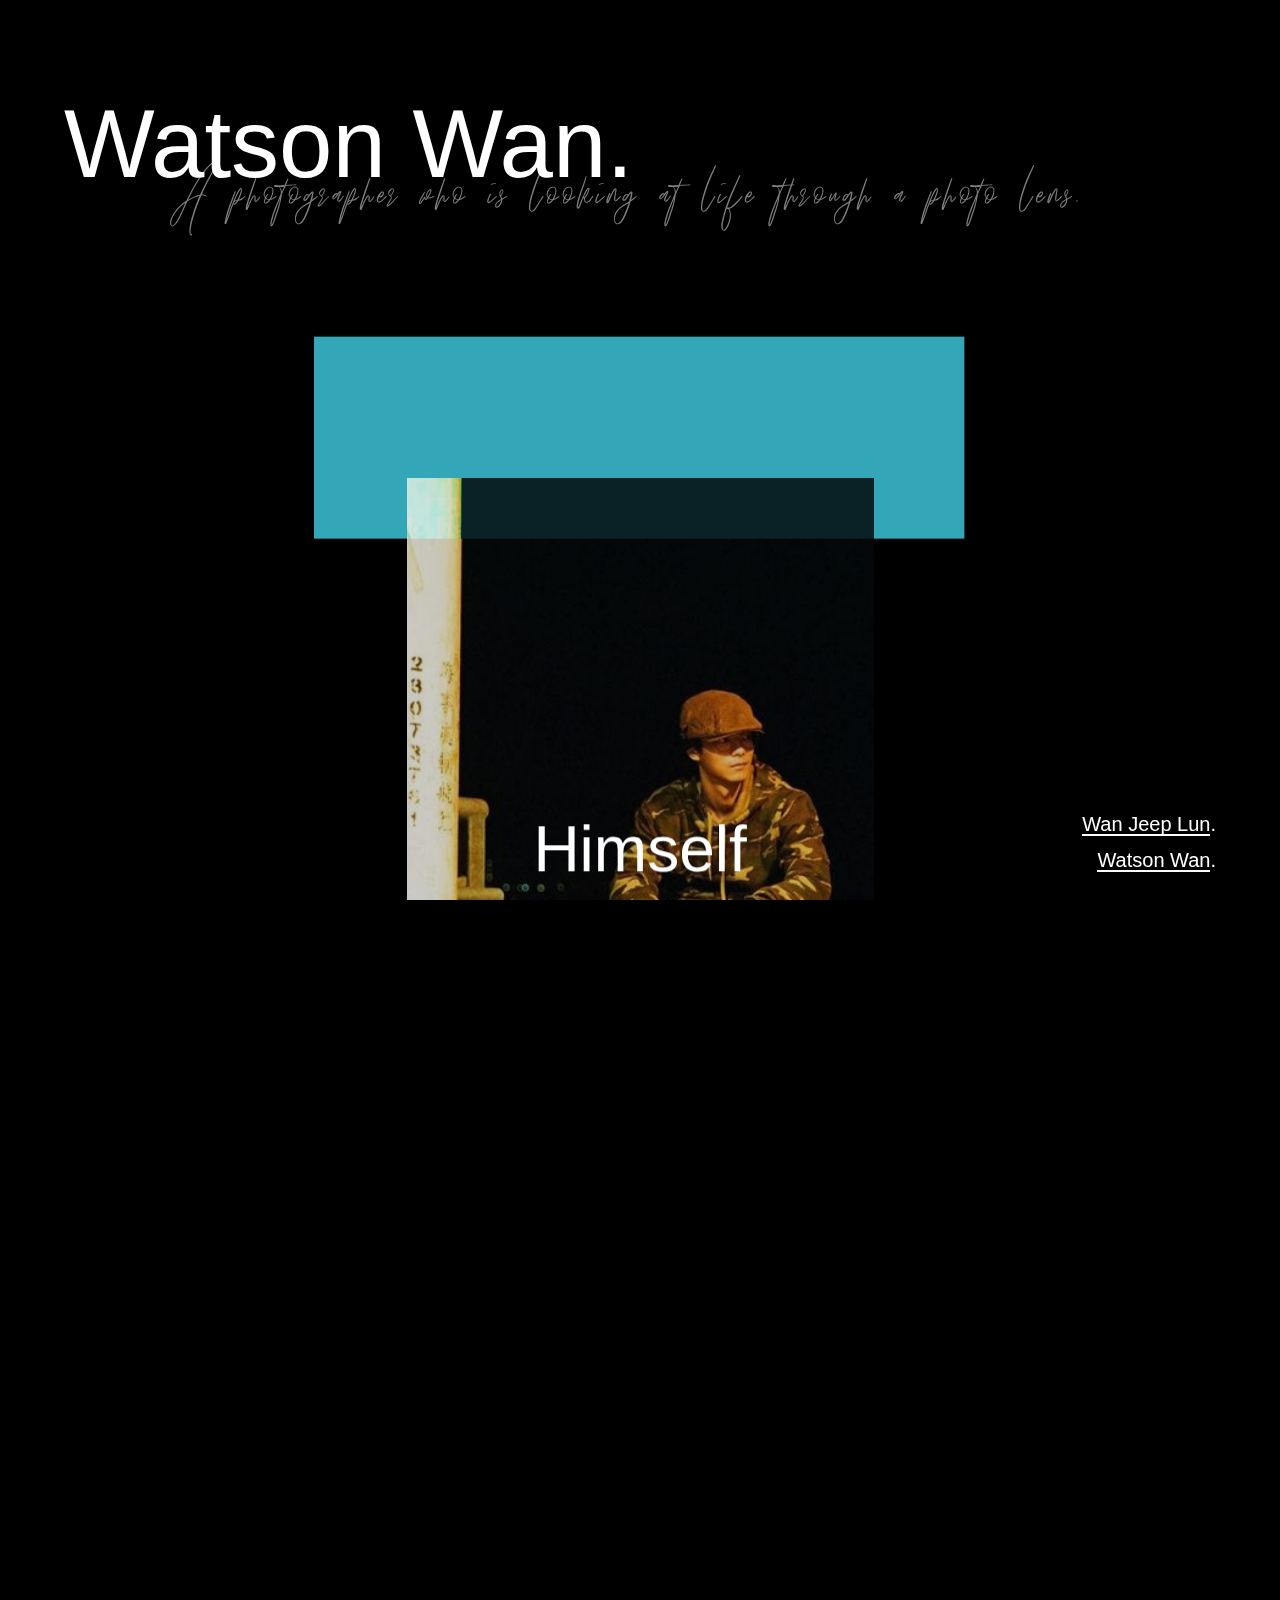
==== commit 9044f25c: "feat: update path" ====
--- a/index.html
+++ b/index.html
@@ -22,87 +22,80 @@
           e
         );
       };
-      supportsCssVars() || alert('Please view this website in a modern browser that supports CSS Variables.');
+      supportsCssVars() || alert('Please view this demo in a modern browser that supports CSS Variables.');
     </script>
   </head>
-  <body class="demo-1 loading">
+  <body class="demo-6 loading">
     <main>
       <div data-scroll class="page page--layout-2">
         <div class="page-title">
           <h1>Watson Wan.</h1>
           <p>A photographer who is looking at life through a photo lens.</p>
         </div>
-
         <!-- <div class="meta">
-          <div class="meta__demos">
-            <a href="index.html" class="meta__demo meta__demo--current">01</a>
+          <div class="meta__links">
+            <a href="https://tympanus.net/codrops/?p=42459">Article</a>
+            <a href="https://tympanus.net/Tutorials/SmoothScrollAnimations/">Previous Demo</a>
+            <a href="https://github.com/codrops/SmoothScrollingImageEffects/">GitHub</a>
           </div>
         </div> -->
-        <div class="content content--full content--alternate">
-          <div class="content__item content__item--wide">
-            <span class="content__item-number">01</span>
-            <div class="content__item-imgwrap"><div class="content__item-img" style="background-image: url(img/ww-1.jpg)"></div></div>
-            <div class="content__item-deco"></div>
-            <h2 class="content__item-title">Priceless</h2>
-            <p class="content__item-description">Little trees and bushes grow however makes them happy.</p>
+        <div class="content content--center">
+          <div class="content__item">
+            <div class="content__item-imgwrap">
+              <div class="content__item-img" style="background-image: url(img/ww-himself.jpg)"></div>
+            </div>
+
+            <h2 class="content__item-title">Himself</h2>
+            <p class="content__item-description">
+              Watson Wan, is a photographer based in Hong Kong, who does travel, lifestyle, product and protrait photography.
+            </p>
+            <div class="content__item-decobar"></div>
+            <a href="https://www.instagram.com/what.the_son/" target="_blank"></a>
           </div>
-          <div class="content__item content__item--wide">
-            <span class="content__item-number">02</span>
-            <div class="content__item-imgwrap"><div class="content__item-img" style="background-image: url(img/ww-2.jpg)"></div></div>
-            <div class="content__item-deco"></div>
-            <h2 class="content__item-title">Emily</h2>
-            <p class="content__item-description">We don't have to be committed. We are just playing here.</p>
+
+          <div class="content__item">
+            <div class="content__item-imgwrap">
+              <div class="content__item-img" style="background-image: url(img/ww-landscape.jpg)"></div>
+            </div>
+            <h2 class="content__item-title">landscape</h2>
+            <p class="content__item-description"></p>
+            <div class="content__item-decobar"></div>
+            <a href="gallary.html"></a>
           </div>
-          <div class="content__item content__item--wide">
-            <span class="content__item-number">03</span>
-            <div class="content__item-imgwrap"><div class="content__item-img" style="background-image: url(img/ww-3.jpg)"></div></div>
-            <div class="content__item-deco"></div>
-            <h2 class="content__item-title">LSK</h2>
-            <p class="content__item-description">I thought today we would do a happy little picture.</p>
+          <div class="content__item">
+            <div class="content__item-imgwrap">
+              <div class="content__item-img" style="background-image: url(img/ww-portrait.jpg)"></div>
+            </div>
+            <h2 class="content__item-title">portrait</h2>
+            <p class="content__item-description"></p>
+            <div class="content__item-decobar"></div>
+            <a href="gallary.html"></a>
           </div>
-          <div class="content__item content__item--wide">
-            <span class="content__item-number">04</span>
-            <div class="content__item-imgwrap"><div class="content__item-img" style="background-image: url(img/ww-4.jpg)"></div></div>
-            <div class="content__item-deco"></div>
-            <h2 class="content__item-title">Patrick</h2>
-            <p class="content__item-description">Nature is so fantastic, enjoy it. Let it make you happy.</p>
+          <div class="content__item">
+            <div class="content__item-imgwrap">
+              <div class="content__item-img" style="background-image: url(img/ww-product.jpg)"></div>
+            </div>
+            <h2 class="content__item-title">product</h2>
+            <p class="content__item-description"></p>
+            <div class="content__item-decobar"></div>
+            <a href="gallary.html"></a>
           </div>
-          <div class="content__item content__item--wide">
-            <span class="content__item-number">05</span>
-            <div class="content__item-imgwrap"><div class="content__item-img" style="background-image: url(img/ww-5.jpg)"></div></div>
-            <div class="content__item-deco"></div>
-            <h2 class="content__item-title">Poon</h2>
-            <p class="content__item-description">We need a shadow side and a highlight side.</p>
+          <div class="content__item">
+            <div class="content__item-imgwrap">
+              <div class="content__item-img" style="background-image: url(img/ww-1.jpg)"></div>
+            </div>
+            <h2 class="content__item-title">story</h2>
+            <p class="content__item-description"></p>
+            <div class="content__item-decobar"></div>
+            <a href="gallary.html"></a>
           </div>
-          <div class="content__item content__item--wide">
-            <span class="content__item-number">06</span>
-            <div class="content__item-imgwrap"><div class="content__item-img" style="background-image: url(img/ww-6.jpg)"></div></div>
-            <div class="content__item-deco"></div>
-            <h2 class="content__item-title">Cambodia</h2>
-            <p class="content__item-description">We'll put some happy little leaves here and there.</p>
-          </div>
-          <div class="content__item content__item--wide">
-            <span class="content__item-number">07</span>
-            <div class="content__item-imgwrap"><div class="content__item-img" style="background-image: url(img/ww-7.jpg)"></div></div>
-            <div class="content__item-deco"></div>
-            <h2 class="content__item-title">721</h2>
-            <p class="content__item-description">
-              We know they're lying, they know we know they're lying, but they keep lying to us, and we keep pretending to believe them.
-            </p>
-          </div>
-          <div class="content__item content__item--wide">
-            <span class="content__item-number">08</span>
-            <div class="content__item-imgwrap"><div class="content__item-img" style="background-image: url(img/ww-8.jpg)"></div></div>
-            <div class="content__item-deco"></div>
-            <h2 class="content__item-title">Timon</h2>
-            <p class="content__item-description">The cat. The Meerkat.</p>
-          </div>
-          <p class="credits credits--fixed"><a href="https://www.instagram.com/what.the_son/" target="_blank">Watson Wan</a>.</p>
-          <p class="credits credits--fixed"><a href="https://www.instagram.com/what_the.wan/" target="_blank">Wan Jeep Lun</a>.</p>
         </div>
       </div>
+      <p class="credits credits--fixed"><a href="https://www.instagram.com/what.the_son/" target="_blank">Watson Wan</a>.</p>
+      <p class="credits credits--fixed"><a href="https://www.instagram.com/what_the.wan/" target="_blank">Wan Jeep Lun</a>.</p>
     </main>
     <script src="js/imagesloaded.pkgd.min.js"></script>
-    <script src="js/demo.js"></script>
+    <script src="js/TweenMax.min.js"></script>
+    <script src="js/demo6.js"></script>
   </body>
 </html>
